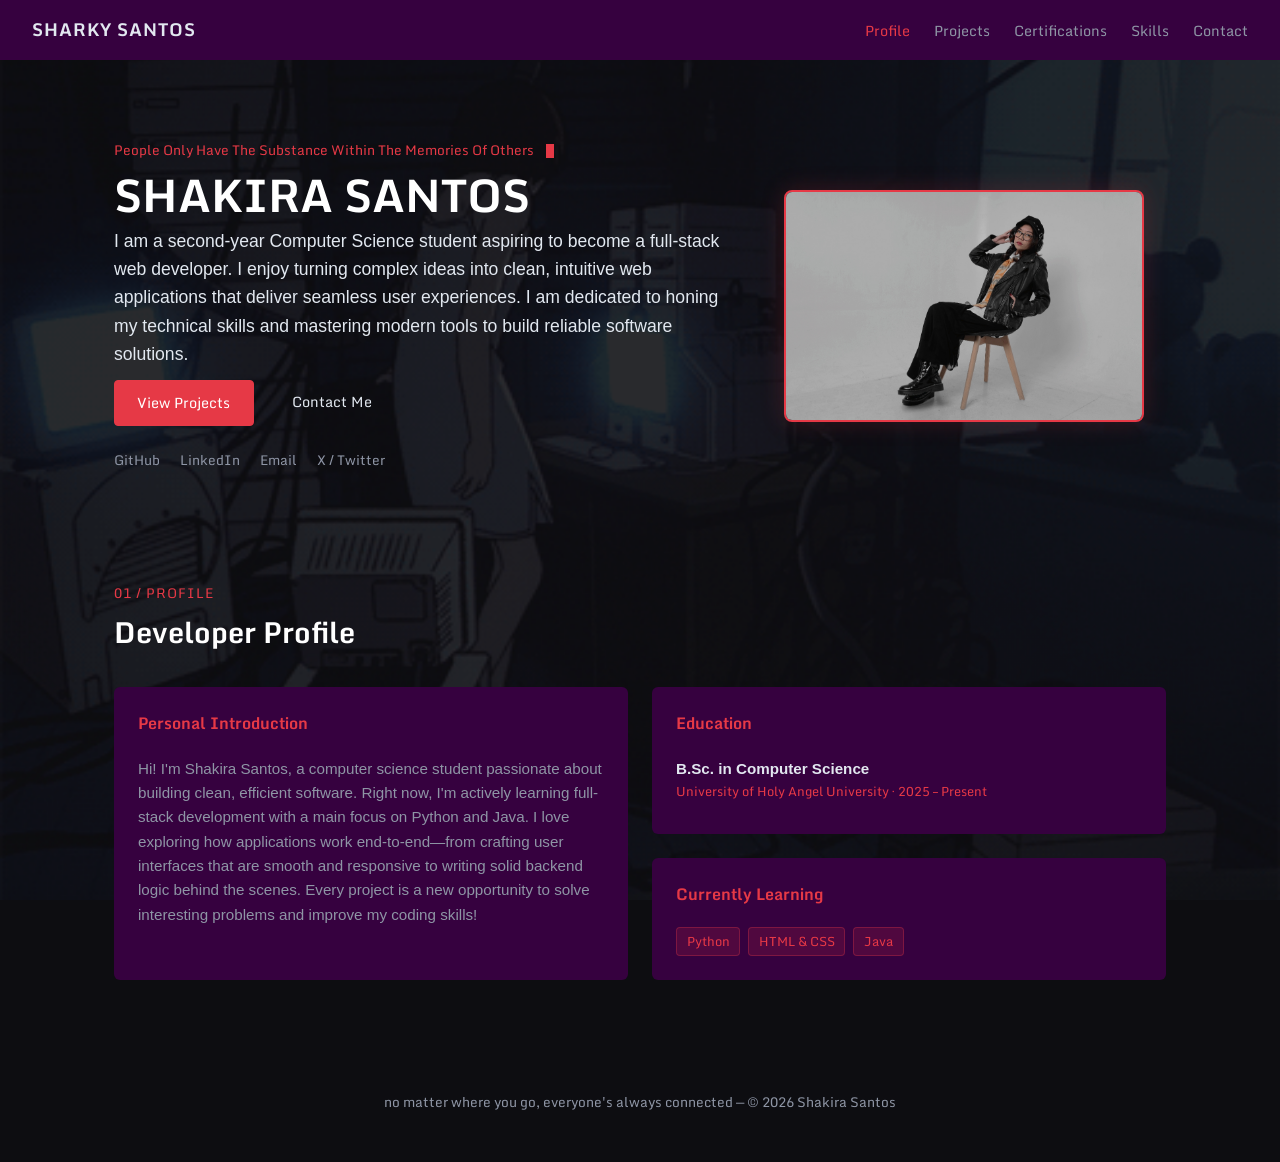
==== index.html @ d0b3b991 "Initial commit" ====
<!DOCTYPE html>
<html lang="en">
<head>
<meta charset="UTF-8">
<meta name="viewport" content="width=device-width, initial-scale=1">
<title>Full-Stack Developer — Shakira Santos</title>
<link rel="preconnect" href="https://fonts.googleapis.com">
<link href="https://fonts.googleapis.com/css2?family=Monda:wght@400;700&display=swap" rel="stylesheet">
<link rel="stylesheet" href="styles.css">
</head>
<body>

<nav class="nav">
  <a class="nav-logo mono" href="index.html">SHARKY SANTOS</a>
  <div class="nav-links mono">
    <a href="index.html#profile" class="active">Profile</a>
    <a href="projects.html">Projects</a>
    <a href="certification.html">Certifications</a>
    <a href="skills.html">Skills</a>
    <a href="contact.html">Contact</a>
  </div>
</nav>

<div class="wrap">

  <header class="hero" id="top">
    <div class="hero-text">
      <p class="prompt-line mono">People Only Have The Substance Within The Memories Of Others<span class="caret"></span></p>
      <h1 class="name mono">SHAKIRA SANTOS</h1>
      <p class="intro">I am a second-year Computer Science student aspiring to become a full-stack web developer. I enjoy turning complex ideas into clean, intuitive web applications that deliver seamless user experiences. I am dedicated to honing my technical skills and mastering modern tools to build reliable software solutions.</p>
      <div class="cta-row">
        <a class="btn btn-primary" href="projects.html">View Projects</a>
        <a class="btn btn-ghost" href="contact.html">Contact Me</a>
      </div>
      <div class="social-row mono">
        <a href="https://github.com/Kira101022">GitHub</a>
        <a href="https://linkedin.com/">LinkedIn</a>
        <a href="mailto:santosshakira699@gmail.com">Email</a>
        <a href="https://x.com/">X / Twitter</a>
      </div>
    </div>
    
    <div class="hero-photo-wrap">
      <img class="hero-photo" src="img/img/Screenshot_2025-06-25-16-28-34-65_1c337646f29875672b5a61192b9010f9.jpg" alt="Shakira Santos">
    </div>
  </header>

  <section class="section" id="profile">
    <p class="label mono">01 / profile</p>
    <h2 class="mono">Developer Profile</h2>

    <div class="profile-grid">
      <div class="profile-block">
        <h3 class="mono">Personal Introduction</h3>
        <p>Hi! I'm Shakira Santos, a computer science student passionate about building clean, efficient software. Right now, I'm actively learning full-stack development with a main focus on Python and Java. I love exploring how applications work end-to-end—from crafting user interfaces that are smooth and responsive to writing solid backend logic behind the scenes. Every project is a new opportunity to solve interesting problems and improve my coding skills!</p>
      </div>

      <div class="profile-block">
        <h3 class="mono">Education</h3>
        <p class="entry-title">B.Sc. in Computer Science</p>
        <p class="entry-meta mono">University of Holy Angel University · 2025 – Present</p>
      </div>


      <div class="profile-block">
        <h3 class="mono">Currently Learning</h3>
        <ul class="tag-list">
          <li>Python</li>
          <li>HTML & CSS</li>
          <li>Java</li>
        </ul>
      </div>
    </div>
  </section>

  <footer>
    <p class="mono">no matter where you go, everyone's always connected — © 2026 Shakira Santos</p>
  </footer>

</div>
</body>
</html>
---- styles.css ----
:root {
  --bg-color: #0d0d11;
  --card-bg: #36013F; 
  --text-primary: #e2e8f0;
  --text-muted: #8e95a5;
  --accent-red: #e63946;
  --accent-red-hover: #ff4d5a;
  --accent-red-dim: rgba(230, 57, 70, 0.15);
  --font-mono: 'Monda', monospace;
  --font-sans: -apple-system, BlinkMacSystemFont, "Segoe UI", Roboto, sans-serif;
}

* {
  box-sizing: border-box;
  margin: 0;
  padding: 0;
}

html {
  scroll-behavior: smooth;
}

body {
  background-color: var(--bg-color);
  color: var(--text-primary);
  font-family: var(--font-sans);
  line-height: 1.6;
  font-size: 16px;
  position: relative;
  min-height: 100vh;
}

body::before {
  content: "";
  position: fixed;
  top: 0;
  left: 0;
  width: 100vw;
  height: 100vh;
  background: url('img/img/lain.gif') center/cover no-repeat;
  opacity: 0.12;
  z-index: -1;
  pointer-events: none;
}

a {
  color: var(--accent-red);
  text-decoration: none;
  transition: color 0.2s ease;
}

a:hover {
  color: var(--accent-red-hover);
}

.mono {
  font-family: var(--font-mono);
}

.wrap {
  max-width: 1100px;
  margin: 0 auto;
  padding: 0 1.5rem;
}

.nav {
  position: sticky;
  top: 0;
  background-color: #36013F;
  backdrop-filter: blur(8px);
  border-bottom: 1px solid var(--card-border);
  display: flex;
  justify-content: space-between;
  align-items: center;
  padding: 1rem 2rem;
  z-index: 100;
}

.nav-logo {
  font-weight: 700;
  font-size: 1.1rem;
  color: var(--text-primary);
  letter-spacing: 1px;
}

.nav-links {
  display: flex;
  gap: 1.5rem;
}

.nav-links a {
  color: var(--text-muted);
  font-size: 0.9rem;
}

.nav-links a.active {
  color: var(--accent-red);
}

.nav-links a:hover {
  color: var(--accent-red);
}

.hero {
  padding: 5rem 0 3rem;
  display: grid;
  grid-template-columns: 1fr;
  gap: 2.5rem;
}

@media (min-width: 768px) {
  .hero {
    grid-template-columns: 1.2fr 0.8fr;
    align-items: center;
  }
}

.hero-text {
  display: flex;
  flex-direction: column;
}



.dot {
  width: 8px;
  height: 8px;
  background-color: var(--accent-red);
  border-radius: 50%;
  display: inline-block;
}

.prompt-line {
  font-size: 0.85rem;
  color: var(--accent-red);
  margin-bottom: 0.5rem;
  display: flex;
  align-items: center;
  gap: 0.5rem;
}

.caret {
  display: inline-block;
  width: 8px;
  height: 14px;
  background-color: var(--accent-red);
  margin-left: 4px;
  vertical-align: middle;
}

.name {
  font-size: 2.8rem;
  font-weight: 700;
  line-height: 1.1;
  color: #ffffff;
  margin-bottom: 0.5rem;
}



.sep {
  color: var(--text-muted);
}

.intro {
  font-size: 1.1rem;
  color: var(--text-primary);
  margin-bottom: 0.75rem;
}

.hero-statement {
  font-size: 0.95rem;
  color: var(--text-muted);
  margin-bottom: 2rem;
}

.hero-photo-wrap {
  position: relative;
  display: flex;
  justify-content: center;
}

.hero-photo {
  width: 100%;
  max-width: 360px;
  height: auto;
  border-radius: 8px;
  border: 2px solid var(--accent-red);
  box-shadow: 0 0 25px rgba(230, 57, 70, 0.2);
  object-fit: cover;
}

.cta-row {
  display: flex;
  gap: 1rem;
  margin-bottom: 1.5rem;
  flex-wrap: wrap;
}

.btn {
  display: inline-block;
  padding: 0.65rem 1.4rem;
  border-radius: 4px;
  font-family: var(--font-mono);
  font-size: 0.9rem;
  cursor: pointer;
  text-align: center;
}

.btn-primary {
  background-color: var(--accent-red);
  color: #ffffff;
  border: 1px solid var(--accent-red);
}

.btn-primary:hover {
  background-color: var(--accent-red-hover);
  color: #ffffff;
}

.btn-ghost {
  background-color: transparent;
  color: var(--text-primary);
  border: 1px solid var(--card-border);
}

.btn-ghost:hover {
  border-color: var(--accent-red);
  color: var(--accent-red);
}

.social-row {
  display: flex;
  gap: 1.25rem;
  font-size: 0.85rem;
  flex-wrap: wrap;
}

.social-row a {
  color: var(--text-muted);
}

.social-row a:hover {
  color: var(--accent-red);
}

.section {
  padding: 4rem 0;
  border-top: 1px solid var(--card-border);
}

.label {
  font-size: 0.85rem;
  color: var(--accent-red);
  text-transform: uppercase;
  letter-spacing: 1px;
  margin-bottom: 0.25rem;
}

h2 {
  font-size: 1.8rem;
  margin-bottom: 2rem;
  color: #ffffff;
}

.profile-grid {
  display: grid;
  grid-template-columns: 1fr;
  gap: 1.5rem;
}

@media (min-width: 768px) {
  .profile-grid {
    grid-template-columns: repeat(2, 1fr);
    grid-template-rows: auto auto;
  }

  /* Personal Introduction spans both rows of the left column */
  .profile-grid .profile-block:first-child {
    grid-row: span 2;
  }
}


.profile-block {
  background-color: var(--card-bg);
  border: 1px solid var(--card-border);
  padding: 1.5rem;
  border-radius: 6px;
}

.profile-block h3 {
  font-size: 1rem;
  color: var(--accent-red);
  margin-bottom: 0.75rem;
  border-bottom: 1px solid var(--card-border);
  padding-bottom: 0.5rem;
}

.profile-block p {
  color: var(--text-muted);
  font-size: 0.95rem;
}

.entry-title {
  color: var(--text-primary) !important;
  font-weight: 600;
}

.entry-meta {
  font-size: 0.8rem !important;
  color: var(--accent-red) !important;
  margin-bottom: 0.5rem;
}

.tag-list, .tags {
  display: flex;
  flex-wrap: wrap;
  gap: 0.5rem;
  list-style: none;
  margin-top: 0.5rem;
}

.tag-list li, .tags span {
  background-color: var(--accent-red-dim);
  color: var(--accent-red);
  border: 1px solid rgba(230, 57, 70, 0.3);
  padding: 0.2rem 0.6rem;
  border-radius: 4px;
  font-size: 0.8rem;
  font-family: var(--font-mono);
}

.projects {
  display: grid;
  grid-template-columns: 1fr;
  gap: 1.5rem;
}

.projects {
  display: grid;
  grid-template-columns: repeat(auto-fit, minmax(280px, 360px));
  justify-content: center;
  gap: 1.5rem;
}

.project {
  background-color: var(--card-bg);
  border: 1px solid var(--card-border);
  border-radius: 6px;
  padding: 1.25rem;
  display: flex;
  flex-direction: column;
}

.preview {
  background-color: #08080a;
  border: 1px dashed var(--card-border);
  padding: 2rem 1rem;
  text-align: center;
  color: var(--text-muted);
  font-size: 0.8rem;
  border-radius: 4px;
  margin-bottom: 1rem;
}

.category {
  font-size: 0.75rem;
  color: var(--accent-red);
  text-transform: uppercase;
}

.project h3 {
  font-size: 1.1rem;
  color: var(--text-primary);
  margin: 0.25rem 0 0.5rem;
}

.project p {
  font-size: 0.9rem;
  color: var(--text-muted);
  flex-grow: 1;
  margin-bottom: 1rem;
}

.project-links {
  margin-top: 1rem;
  display: flex;
  gap: 1rem;
  font-size: 0.85rem;
}

.cert-grid {
  display: grid;
  grid-template-columns: 1fr;
  gap: 1.5rem;
}

@media (min-width: 768px) {
  .cert-grid {
    grid-template-columns: repeat(2, 1fr);
  }
}

.cert-block {
  background-color: var(--card-bg);
  border: 1px solid var(--card-border);
  padding: 1.25rem;
  border-radius: 6px;
  display: flex;
  flex-direction: column;
  justify-content: space-between;
}

.cert-img {
  width: 100%;
  height: 180px;
  object-fit: cover;
  border-radius: 4px;
  border: 1px solid var(--card-border);
  margin-bottom: 1rem;
}

.cert-block h3 {
  font-size: 1.05rem;
  color: var(--text-primary);
  margin-bottom: 0.25rem;
}

.cert-issuer {
  font-size: 0.85rem;
  color: var(--accent-red);
  margin-bottom: 0.75rem;
}

.cert-block p {
  color: var(--text-muted);
  font-size: 0.9rem;
  margin-bottom: 1rem;
}

.skills-grid {
  display: grid;
  grid-template-columns: repeat(auto-fill, minmax(220px, 1fr));
  gap: 1.25rem;
}

.skill {
  background-color: var(--card-bg);
  border: 1px solid var(--card-border);
  padding: 1.25rem;
  border-radius: 6px;
}

.skill h3 {
  font-size: 0.95rem;
  color: var(--text-primary);
  margin-bottom: 0.75rem;
}

.contact-intro {
  color: var(--text-muted);
  margin-bottom: 2rem;
  max-width: 600px;
}

.contact-layout {
  display: grid;
  grid-template-columns: 1fr;
  gap: 2rem;
}

/* ---------- Contact: heading + details beside the form ---------- */
@media (min-width: 768px) {
  #contact {
    display: grid;
    grid-template-columns: 1fr 1.5fr;
    grid-template-rows: auto auto auto auto 1fr;
    column-gap: 3rem;
    align-content: start;
  }

  /* left column: label, heading, availability, intro, email + socials */
  #contact .label,
  #contact h2,
  #contact .availability,
  #contact .contact-intro,
  #contact .contact-info {
    grid-column: 1;
  }

  /* let the info block and the form become direct grid items */
  #contact .contact-layout {
    display: contents;
  }

  /* right column: the form spans the full height */
  #contact .contact-form {
    grid-column: 2;
    grid-row: 1 / span 5;
  }
}

/* keep the email address and form labels white */
#contact .contact-info a[href^="mailto:"],
.contact-form label {
  color: #ffffff;
}

.contact-form {
  display: flex;
  flex-direction: column;
  gap: 1rem;
}

.contact-form label {
  font-size: 0.85rem;
  color: var(--text-muted);
}

.contact-form input, .contact-form textarea {
  background-color: var(--card-bg);
  border: 1px solid var(--card-border);
  color: var(--text-primary);
  padding: 0.75rem;
  border-radius: 4px;
  font-family: inherit;
  font-size: 0.95rem;
}

.contact-form input:focus, .contact-form textarea:focus {
  outline: none;
  border-color: var(--accent-red);
}

footer {
  padding: 3rem 0;
  border-top: 1px solid var(--card-border);
  text-align: center;
  color: var(--text-muted);
  font-size: 0.85rem;
}

/* ---------- White email address + white form labels (must stay at the very end) ---------- */
#contact a[href^="mailto"] {
  color: #ffffff !important;
}

#contact a[href^="mailto"]:hover {
  color: var(--accent-red-hover) !important;
}

.contact-form label {
  color: #ffffff;
}


.contact-form input,
.contact-form textarea {
  background-color: #848884;
  color: #0d0d11;
  border: 1px solid #848884;
}

.contact-form input::placeholder,
.contact-form textarea::placeholder {
  color: #2e312e;
}

.contact-form input:focus,
.contact-form textarea:focus {
  outline: none;
  border-color: var(--accent-red);
  box-shadow: 0 0 0 2px rgba(230, 57, 70, 0.35);
}
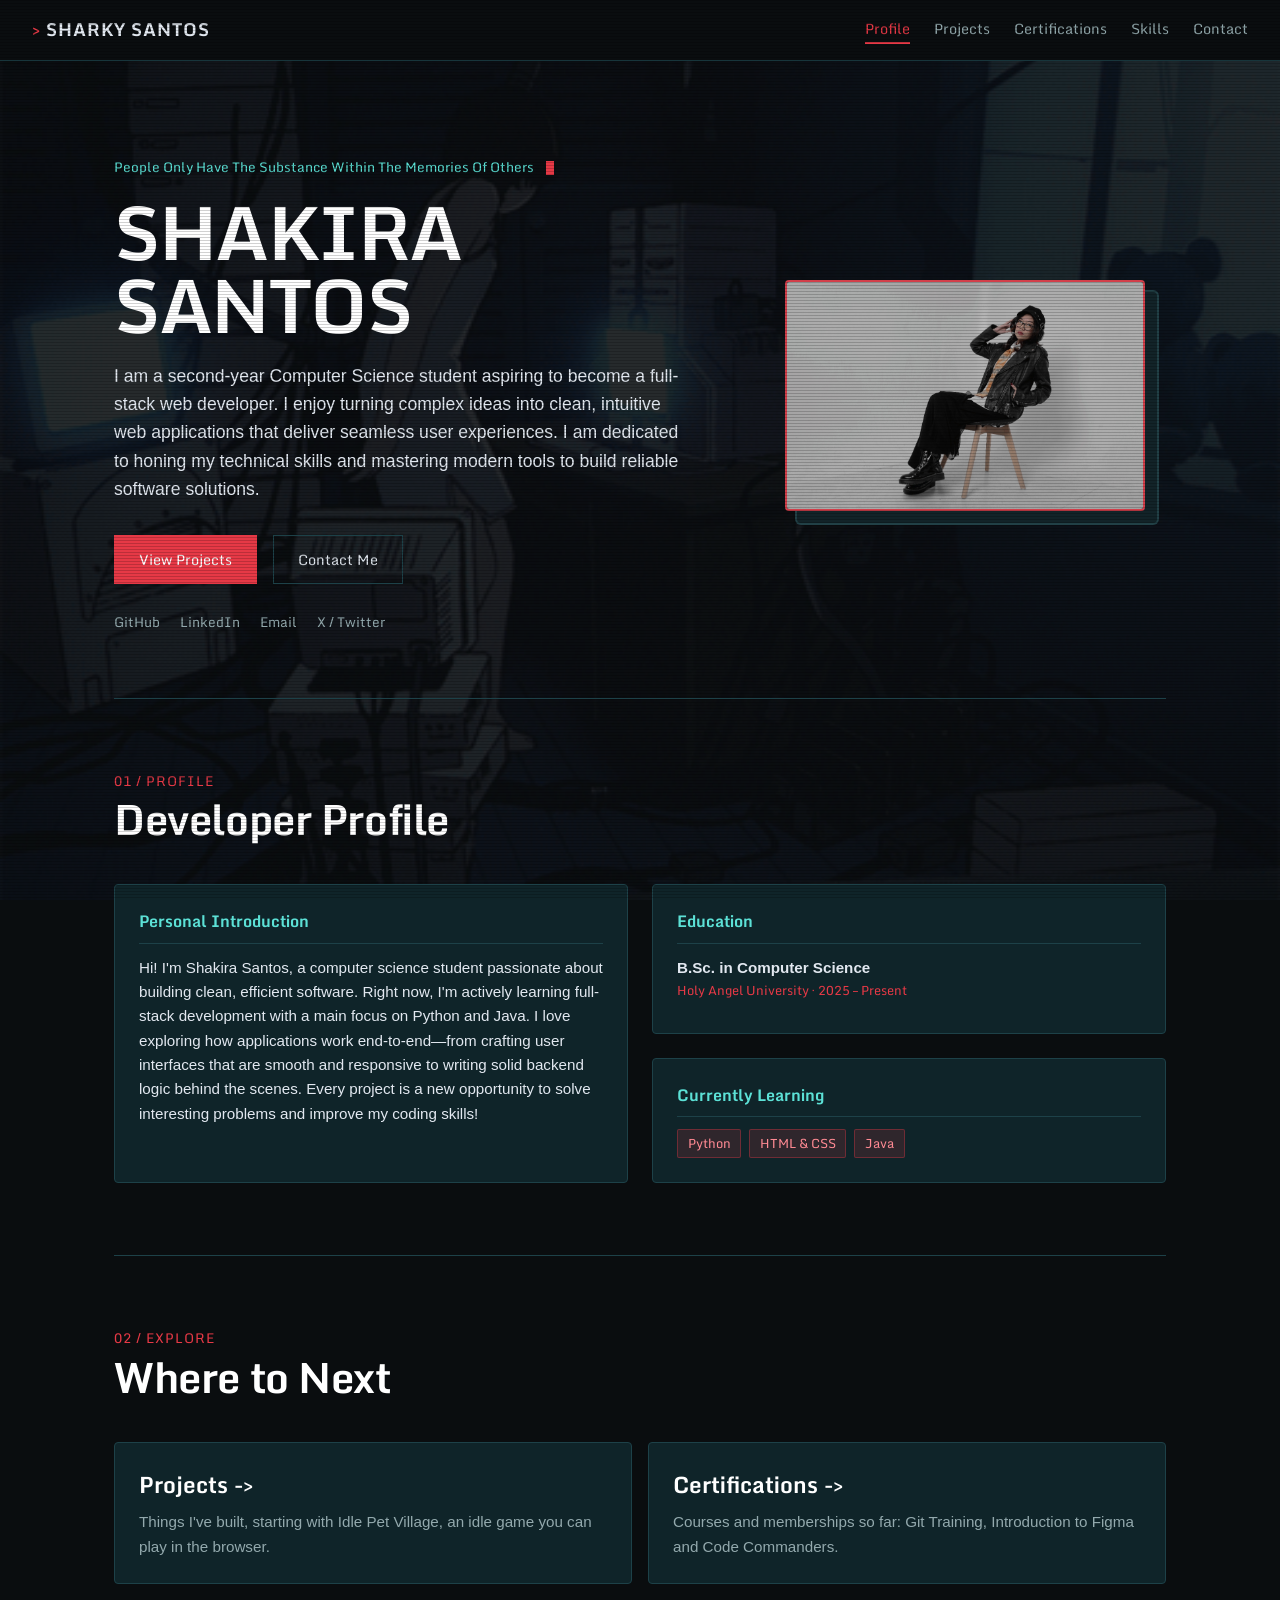
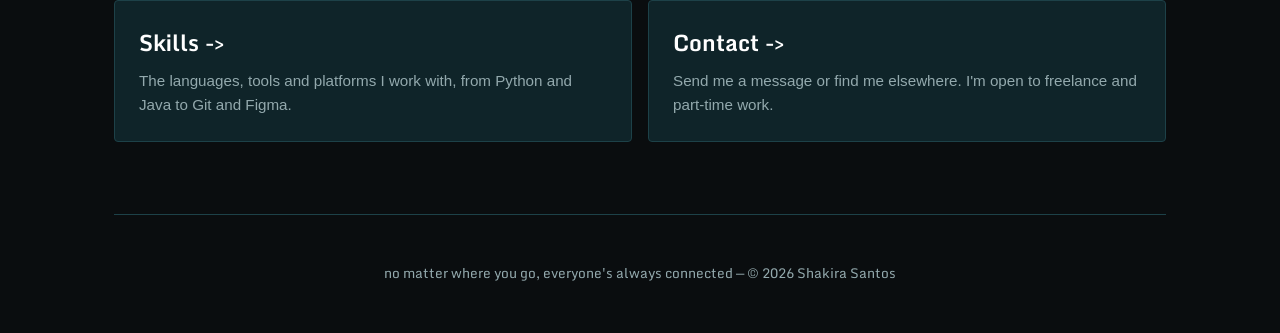
==== commit fb0ed4c1: "message" ====
--- a/index.html
+++ b/index.html
@@ -13,7 +13,7 @@
 <nav class="nav">
   <a class="nav-logo mono" href="index.html">SHARKY SANTOS</a>
   <div class="nav-links mono">
-    <a href="index.html#profile" class="active">Profile</a>
+    <a href="index.html#profile" class="active" aria-current="page">Profile</a>
     <a href="projects.html">Projects</a>
     <a href="certification.html">Certifications</a>
     <a href="skills.html">Skills</a>
@@ -23,11 +23,11 @@
 
 <div class="wrap">
 
-  <header class="hero" id="top">
-    <div class="hero-text">
+  <header class="portfolio-intro" id="top">
+    <div class="portfolio-intro-copy">
       <p class="prompt-line mono">People Only Have The Substance Within The Memories Of Others<span class="caret"></span></p>
-      <h1 class="name mono">SHAKIRA SANTOS</h1>
-      <p class="intro">I am a second-year Computer Science student aspiring to become a full-stack web developer. I enjoy turning complex ideas into clean, intuitive web applications that deliver seamless user experiences. I am dedicated to honing my technical skills and mastering modern tools to build reliable software solutions.</p>
+      <h1 class="portfolio-name mono">SHAKIRA SANTOS</h1>
+      <p class="student-summary">I am a second-year Computer Science student aspiring to become a full-stack web developer. I enjoy turning complex ideas into clean, intuitive web applications that deliver seamless user experiences. I am dedicated to honing my technical skills and mastering modern tools to build reliable software solutions.</p>
       <div class="cta-row">
         <a class="btn btn-primary" href="projects.html">View Projects</a>
         <a class="btn btn-ghost" href="contact.html">Contact Me</a>
@@ -40,8 +40,8 @@
       </div>
     </div>
     
-    <div class="hero-photo-wrap">
-      <img class="hero-photo" src="img/img/Screenshot_2025-06-25-16-28-34-65_1c337646f29875672b5a61192b9010f9.jpg" alt="Shakira Santos">
+    <div class="portrait-frame">
+      <img class="shakira-portrait" src="img/img/Screenshot_2025-06-25-16-28-34-65_1c337646f29875672b5a61192b9010f9.jpg" alt="Shakira Santos">
     </div>
   </header>
 
@@ -49,20 +49,20 @@
     <p class="label mono">01 / profile</p>
     <h2 class="mono">Developer Profile</h2>
 
-    <div class="profile-grid">
-      <div class="profile-block">
+    <div class="student-details">
+      <div class="student-detail student-introduction">
         <h3 class="mono">Personal Introduction</h3>
         <p>Hi! I'm Shakira Santos, a computer science student passionate about building clean, efficient software. Right now, I'm actively learning full-stack development with a main focus on Python and Java. I love exploring how applications work end-to-end—from crafting user interfaces that are smooth and responsive to writing solid backend logic behind the scenes. Every project is a new opportunity to solve interesting problems and improve my coding skills!</p>
       </div>
 
-      <div class="profile-block">
+      <div class="student-detail">
         <h3 class="mono">Education</h3>
         <p class="entry-title">B.Sc. in Computer Science</p>
-        <p class="entry-meta mono">University of Holy Angel University · 2025 – Present</p>
+        <p class="entry-meta mono">Holy Angel University · 2025 – Present</p>
       </div>
 
 
-      <div class="profile-block">
+      <div class="student-detail">
         <h3 class="mono">Currently Learning</h3>
         <ul class="tag-list">
           <li>Python</li>
@@ -73,6 +73,33 @@
     </div>
   </section>
 
+  <section class="section" id="explore">
+    <p class="label mono">02 / explore</p>
+    <h2 class="mono">Where to Next</h2>
+
+    <div class="portfolio-directory">
+      <a class="portfolio-page-link" href="projects.html">
+        <h3 class="mono">Projects -&gt;</h3>
+        <p>Things I've built, starting with Idle Pet Village, an idle game you can play in the browser.</p>
+      </a>
+
+      <a class="portfolio-page-link" href="certification.html">
+        <h3 class="mono">Certifications -&gt;</h3>
+        <p>Courses and memberships so far: Git Training, Introduction to Figma and Code Commanders.</p>
+      </a>
+
+      <a class="portfolio-page-link" href="skills.html">
+        <h3 class="mono">Skills -&gt;</h3>
+        <p>The languages, tools and platforms I work with, from Python and Java to Git and Figma.</p>
+      </a>
+
+      <a class="portfolio-page-link" href="contact.html">
+        <h3 class="mono">Contact -&gt;</h3>
+        <p>Send me a message or find me elsewhere. I'm open to freelance and part-time work.</p>
+      </a>
+    </div>
+  </section>
+
   <footer>
     <p class="mono">no matter where you go, everyone's always connected — © 2026 Shakira Santos</p>
   </footer>
--- a/styles.css
+++ b/styles.css
@@ -1,13 +1,12 @@
 :root {
-  --bg-color: #0d0d11;
-  --card-bg: #36013F; 
+  --bg-color: #0a0d0f;
+  --card-bg: #0f2429;
+  --card-border: #1d4148;
   --text-primary: #e2e8f0;
-  --text-muted: #8e95a5;
+  --text-muted: #93a9ad;
   --accent-red: #e63946;
   --accent-red-hover: #ff4d5a;
-  --accent-red-dim: rgba(230, 57, 70, 0.15);
-  --font-mono: 'Monda', monospace;
-  --font-sans: -apple-system, BlinkMacSystemFont, "Segoe UI", Roboto, sans-serif;
+  --accent-teal: #5ce1d6;
 }
 
 * {
@@ -23,7 +22,7 @@
 body {
   background-color: var(--bg-color);
   color: var(--text-primary);
-  font-family: var(--font-sans);
+  font-family: -apple-system, BlinkMacSystemFont, "Segoe UI", Roboto, sans-serif;
   line-height: 1.6;
   font-size: 16px;
   position: relative;
@@ -43,6 +42,21 @@
   pointer-events: none;
 }
 
+/* faint crt scanlines over everything */
+body::after {
+  content: "";
+  position: fixed;
+  inset: 0;
+  background: repeating-linear-gradient(to bottom, rgba(0, 0, 0, 0.18) 0 1px, transparent 1px 3px);
+  pointer-events: none;
+  z-index: 200;
+}
+
+::selection {
+  background-color: var(--accent-red);
+  color: #ffffff;
+}
+
 a {
   color: var(--accent-red);
   text-decoration: none;
@@ -53,8 +67,14 @@
   color: var(--accent-red-hover);
 }
 
+a:focus-visible,
+.btn:focus-visible {
+  outline: 2px solid var(--accent-teal);
+  outline-offset: 3px;
+}
+
 .mono {
-  font-family: var(--font-mono);
+  font-family: 'Monda', monospace;
 }
 
 .wrap {
@@ -66,12 +86,13 @@
 .nav {
   position: sticky;
   top: 0;
-  background-color: #36013F;
-  backdrop-filter: blur(8px);
+  background-color: var(--bg-color);
   border-bottom: 1px solid var(--card-border);
   display: flex;
   justify-content: space-between;
   align-items: center;
+  flex-wrap: wrap;
+  gap: 0.75rem 1.5rem;
   padding: 1rem 2rem;
   z-index: 100;
 }
@@ -83,57 +104,71 @@
   letter-spacing: 1px;
 }
 
+.nav-logo::before {
+  content: "> ";
+  color: var(--accent-red);
+}
+
 .nav-links {
   display: flex;
-  gap: 1.5rem;
+  flex-wrap: wrap;
+  gap: 0.5rem 1.5rem;
 }
 
 .nav-links a {
   color: var(--text-muted);
   font-size: 0.9rem;
+  padding-bottom: 2px;
+  border-bottom: 2px solid transparent;
 }
 
 .nav-links a.active {
   color: var(--accent-red);
+  border-bottom-color: var(--accent-red);
 }
 
 .nav-links a:hover {
-  color: var(--accent-red);
-}
-
-.hero {
-  padding: 5rem 0 3rem;
+  color: var(--text-primary);
+}
+
+@media (max-width: 600px) {
+  .nav {
+    padding: 0.9rem 1.5rem;
+  }
+
+  .nav-links {
+    gap: 0.4rem 1rem;
+  }
+
+  .nav-links a {
+    font-size: 0.85rem;
+  }
+}
+
+.portfolio-intro {
+  padding: 6rem 0 4rem;
   display: grid;
   grid-template-columns: 1fr;
-  gap: 2.5rem;
-}
-
-@media (min-width: 768px) {
-  .hero {
-    grid-template-columns: 1.2fr 0.8fr;
-    align-items: center;
-  }
-}
-
-.hero-text {
+  gap: 3rem;
+}
+
+.portfolio-intro-copy {
   display: flex;
   flex-direction: column;
 }
-
-
 
 .dot {
   width: 8px;
   height: 8px;
-  background-color: var(--accent-red);
+  background-color: var(--accent-teal);
   border-radius: 50%;
   display: inline-block;
 }
 
 .prompt-line {
   font-size: 0.85rem;
-  color: var(--accent-red);
-  margin-bottom: 0.5rem;
+  color: var(--accent-teal);
+  margin-bottom: 1rem;
   display: flex;
   align-items: center;
   gap: 0.5rem;
@@ -146,65 +181,73 @@
   background-color: var(--accent-red);
   margin-left: 4px;
   vertical-align: middle;
-}
-
-.name {
-  font-size: 2.8rem;
+  animation: blink 1s steps(1) infinite;
+}
+
+@keyframes blink {
+  50% {
+    opacity: 0;
+  }
+}
+
+.portfolio-name {
+  font-size: clamp(2.6rem, 7vw, 4.6rem);
   font-weight: 700;
-  line-height: 1.1;
-  color: #ffffff;
-  margin-bottom: 0.5rem;
-}
-
-
-
-.sep {
-  color: var(--text-muted);
-}
-
-.intro {
+  line-height: 1;
+  letter-spacing: -0.02em;
+  color: #ffffff;
+  margin-bottom: 1.25rem;
+}
+
+.student-summary {
   font-size: 1.1rem;
   color: var(--text-primary);
-  margin-bottom: 0.75rem;
-}
-
-.hero-statement {
-  font-size: 0.95rem;
-  color: var(--text-muted);
+  max-width: 58ch;
   margin-bottom: 2rem;
 }
 
-.hero-photo-wrap {
-  position: relative;
+.portrait-frame {
   display: flex;
   justify-content: center;
 }
 
-.hero-photo {
+.shakira-portrait {
   width: 100%;
   max-width: 360px;
   height: auto;
-  border-radius: 8px;
+  border-radius: 4px;
   border: 2px solid var(--accent-red);
-  box-shadow: 0 0 25px rgba(230, 57, 70, 0.2);
+  box-shadow: 12px 12px 0 var(--card-bg), 12px 12px 0 2px var(--card-border);
   object-fit: cover;
+  filter: saturate(0.85);
+  transition: filter 0.3s ease, transform 0.3s ease;
+}
+
+.shakira-portrait:hover {
+  filter: saturate(1.1);
+  transform: translate(-4px, -4px);
 }
 
 .cta-row {
   display: flex;
   gap: 1rem;
-  margin-bottom: 1.5rem;
+  margin-bottom: 1.75rem;
   flex-wrap: wrap;
 }
 
 .btn {
   display: inline-block;
-  padding: 0.65rem 1.4rem;
-  border-radius: 4px;
-  font-family: var(--font-mono);
+  padding: 0.75rem 1.5rem;
+  border-radius: 0;
+  font-family: 'Monda', monospace;
   font-size: 0.9rem;
   cursor: pointer;
   text-align: center;
+  transition: background-color 0.2s ease, color 0.2s ease, border-color 0.2s ease, transform 0.15s ease;
+}
+
+.btn:active {
+  transform: translateY(1px);
 }
 
 .btn-primary {
@@ -218,6 +261,11 @@
   color: #ffffff;
 }
 
+.btn-primary:disabled {
+  opacity: 0.6;
+  cursor: wait;
+}
+
 .btn-ghost {
   background-color: transparent;
   color: var(--text-primary);
@@ -225,8 +273,8 @@
 }
 
 .btn-ghost:hover {
-  border-color: var(--accent-red);
-  color: var(--accent-red);
+  border-color: var(--accent-teal);
+  color: var(--accent-teal);
 }
 
 .social-row {
@@ -245,7 +293,7 @@
 }
 
 .section {
-  padding: 4rem 0;
+  padding: 4.5rem 0;
   border-top: 1px solid var(--card-border);
 }
 
@@ -258,62 +306,61 @@
 }
 
 h2 {
-  font-size: 1.8rem;
-  margin-bottom: 2rem;
-  color: #ffffff;
-}
-
-.profile-grid {
+  font-size: clamp(1.8rem, 4vw, 2.6rem);
+  line-height: 1.15;
+  letter-spacing: -0.01em;
+  margin-bottom: 2.5rem;
+  color: #ffffff;
+}
+
+.student-details {
   display: grid;
   grid-template-columns: 1fr;
   gap: 1.5rem;
 }
 
-@media (min-width: 768px) {
-  .profile-grid {
-    grid-template-columns: repeat(2, 1fr);
-    grid-template-rows: auto auto;
-  }
-
-  /* Personal Introduction spans both rows of the left column */
-  .profile-grid .profile-block:first-child {
-    grid-row: span 2;
-  }
-}
-
-
-.profile-block {
+/* These panels share the dark teal surface used throughout the portfolio. */
+.student-detail,
+.project-card,
+.certificate-card,
+.skill-group,
+.contact-form,
+.portfolio-page-link {
   background-color: var(--card-bg);
   border: 1px solid var(--card-border);
+  border-radius: 4px;
+}
+
+.student-detail {
   padding: 1.5rem;
-  border-radius: 6px;
-}
-
-.profile-block h3 {
+}
+
+.student-detail h3 {
   font-size: 1rem;
-  color: var(--accent-red);
+  color: var(--accent-teal);
   margin-bottom: 0.75rem;
   border-bottom: 1px solid var(--card-border);
   padding-bottom: 0.5rem;
 }
 
-.profile-block p {
-  color: var(--text-muted);
+.student-detail p {
+  color: var(--text-primary);
   font-size: 0.95rem;
 }
 
 .entry-title {
-  color: var(--text-primary) !important;
+  color: var(--text-primary);
   font-weight: 600;
 }
 
-.entry-meta {
-  font-size: 0.8rem !important;
-  color: var(--accent-red) !important;
+.student-detail .entry-meta {
+  font-size: 0.8rem;
+  color: var(--accent-red);
   margin-bottom: 0.5rem;
 }
 
-.tag-list, .tags {
+.tag-list,
+.tags {
   display: flex;
   flex-wrap: wrap;
   gap: 0.5rem;
@@ -321,68 +368,67 @@
   margin-top: 0.5rem;
 }
 
-.tag-list li, .tags span {
-  background-color: var(--accent-red-dim);
-  color: var(--accent-red);
-  border: 1px solid rgba(230, 57, 70, 0.3);
+.tag-list li,
+.tags span {
+  background-color: rgba(230, 57, 70, 0.15);
+  color: #ff8a93;
+  border: 1px solid rgba(230, 57, 70, 0.35);
   padding: 0.2rem 0.6rem;
-  border-radius: 4px;
+  border-radius: 2px;
   font-size: 0.8rem;
-  font-family: var(--font-mono);
-}
-
-.projects {
+  font-family: 'Monda', monospace;
+}
+
+.project-gallery {
   display: grid;
-  grid-template-columns: 1fr;
-  gap: 1.5rem;
-}
-
-.projects {
-  display: grid;
-  grid-template-columns: repeat(auto-fit, minmax(280px, 360px));
+  grid-template-columns: repeat(auto-fit, minmax(min(100%, 280px), 360px));
   justify-content: center;
   gap: 1.5rem;
 }
 
-.project {
-  background-color: var(--card-bg);
-  border: 1px solid var(--card-border);
-  border-radius: 6px;
+.project-card,
+.certificate-card,
+.skill-group {
+  transition: border-color 0.2s ease, transform 0.2s ease;
+}
+
+.project-card:hover,
+.certificate-card:hover,
+.skill-group:hover {
+  border-color: var(--accent-red);
+  transform: translateY(-3px);
+}
+
+.project-card {
   padding: 1.25rem;
   display: flex;
   flex-direction: column;
 }
 
-.preview {
-  background-color: #08080a;
-  border: 1px dashed var(--card-border);
-  padding: 2rem 1rem;
-  text-align: center;
-  color: var(--text-muted);
-  font-size: 0.8rem;
-  border-radius: 4px;
-  margin-bottom: 1rem;
-}
-
-.category {
+.project-category {
   font-size: 0.75rem;
-  color: var(--accent-red);
+  color: var(--accent-teal);
   text-transform: uppercase;
 }
 
-.project h3 {
-  font-size: 1.1rem;
+.project-card h3 {
+  font-size: 1.2rem;
   color: var(--text-primary);
   margin: 0.25rem 0 0.5rem;
 }
 
-.project p {
+.project-card p {
   font-size: 0.9rem;
   color: var(--text-muted);
   flex-grow: 1;
   margin-bottom: 1rem;
 }
 
+.project-card .project-category {
+  flex-grow: 0;
+  margin-bottom: 0;
+}
+
 .project-links {
   margin-top: 1rem;
   display: flex;
@@ -390,38 +436,39 @@
   font-size: 0.85rem;
 }
 
-.cert-grid {
+.project-links a::after {
+  content: " ->";
+}
+
+.certificate-gallery {
   display: grid;
   grid-template-columns: 1fr;
   gap: 1.5rem;
 }
 
-@media (min-width: 768px) {
-  .cert-grid {
-    grid-template-columns: repeat(2, 1fr);
-  }
-}
-
-.cert-block {
-  background-color: var(--card-bg);
-  border: 1px solid var(--card-border);
+.certificate-card {
   padding: 1.25rem;
-  border-radius: 6px;
   display: flex;
   flex-direction: column;
   justify-content: space-between;
 }
 
-.cert-img {
+.game-preview,
+.certificate-preview {
   width: 100%;
   height: 180px;
   object-fit: cover;
-  border-radius: 4px;
+  border-radius: 2px;
   border: 1px solid var(--card-border);
   margin-bottom: 1rem;
 }
 
-.cert-block h3 {
+/* Keep the whole certificate readable; the game preview can be cropped. */
+.certificate-preview {
+  object-fit: contain;
+}
+
+.certificate-card h3 {
   font-size: 1.05rem;
   color: var(--text-primary);
   margin-bottom: 0.25rem;
@@ -429,11 +476,11 @@
 
 .cert-issuer {
   font-size: 0.85rem;
-  color: var(--accent-red);
+  color: var(--accent-teal);
   margin-bottom: 0.75rem;
 }
 
-.cert-block p {
+.certificate-card p {
   color: var(--text-muted);
   font-size: 0.9rem;
   margin-bottom: 1rem;
@@ -445,17 +492,26 @@
   gap: 1.25rem;
 }
 
-.skill {
+.skill-group {
   background-color: var(--card-bg);
   border: 1px solid var(--card-border);
   padding: 1.25rem;
-  border-radius: 6px;
-}
-
-.skill h3 {
+  border-radius: 4px;
+}
+
+.skill-group h3 {
   font-size: 0.95rem;
-  color: var(--text-primary);
+  color: var(--accent-teal);
   margin-bottom: 0.75rem;
+}
+
+.availability {
+  display: flex;
+  align-items: center;
+  gap: 0.5rem;
+  font-size: 0.85rem;
+  color: var(--accent-teal);
+  margin-bottom: 1rem;
 }
 
 .contact-intro {
@@ -470,67 +526,95 @@
   gap: 2rem;
 }
 
-/* ---------- Contact: heading + details beside the form ---------- */
-@media (min-width: 768px) {
-  #contact {
-    display: grid;
-    grid-template-columns: 1fr 1.5fr;
-    grid-template-rows: auto auto auto auto 1fr;
-    column-gap: 3rem;
-    align-content: start;
-  }
-
-  /* left column: label, heading, availability, intro, email + socials */
-  #contact .label,
-  #contact h2,
-  #contact .availability,
-  #contact .contact-intro,
-  #contact .contact-info {
-    grid-column: 1;
-  }
-
-  /* let the info block and the form become direct grid items */
-  #contact .contact-layout {
-    display: contents;
-  }
-
-  /* right column: the form spans the full height */
-  #contact .contact-form {
-    grid-column: 2;
-    grid-row: 1 / span 5;
-  }
-}
-
-/* keep the email address and form labels white */
-#contact .contact-info a[href^="mailto:"],
-.contact-form label {
-  color: #ffffff;
+.contact-info a[href^="mailto:"] {
+  color: #ffffff;
+}
+
+.contact-info a[href^="mailto:"]:hover {
+  color: var(--accent-red-hover);
+}
+
+.elsewhere-label {
+  margin-top: 1.4rem;
+}
+
+.contact-info a {
+  overflow-wrap: anywhere;
 }
 
 .contact-form {
   display: flex;
   flex-direction: column;
   gap: 1rem;
+  padding: 1.75rem;
 }
 
 .contact-form label {
   font-size: 0.85rem;
-  color: var(--text-muted);
-}
-
-.contact-form input, .contact-form textarea {
-  background-color: var(--card-bg);
+  color: #ffffff;
+}
+
+.contact-form input,
+.contact-form textarea {
+  background-color: var(--bg-color);
   border: 1px solid var(--card-border);
   color: var(--text-primary);
   padding: 0.75rem;
-  border-radius: 4px;
+  border-radius: 2px;
   font-family: inherit;
   font-size: 0.95rem;
 }
 
-.contact-form input:focus, .contact-form textarea:focus {
+.contact-form textarea {
+  resize: vertical;
+}
+
+.contact-form input:focus,
+.contact-form textarea:focus {
   outline: none;
+  border-color: var(--accent-teal);
+}
+
+.form-status {
+  font-size: 0.85rem;
+  min-height: 1.2em;
+  color: var(--accent-teal);
+}
+
+.form-status.error {
+  color: var(--accent-red);
+}
+
+.portfolio-directory {
+  display: grid;
+  grid-template-columns: 1fr;
+  gap: 1rem;
+}
+
+.portfolio-page-link {
+  padding: 1.5rem;
+  transition: border-color 0.2s ease, transform 0.2s ease;
+}
+
+.portfolio-page-link:hover {
   border-color: var(--accent-red);
+  transform: translateY(-3px);
+}
+
+.portfolio-page-link h3 {
+  font-size: 1.4rem;
+  color: #ffffff;
+  margin-bottom: 0.5rem;
+  transition: color 0.2s ease;
+}
+
+.portfolio-page-link:hover h3 {
+  color: var(--accent-red);
+}
+
+.portfolio-page-link p {
+  color: var(--text-muted);
+  font-size: 0.95rem;
 }
 
 footer {
@@ -541,35 +625,49 @@
   font-size: 0.85rem;
 }
 
-/* ---------- White email address + white form labels (must stay at the very end) ---------- */
-#contact a[href^="mailto"] {
-  color: #ffffff !important;
-}
-
-#contact a[href^="mailto"]:hover {
-  color: var(--accent-red-hover) !important;
-}
-
-.contact-form label {
-  color: #ffffff;
-}
-
-
-.contact-form input,
-.contact-form textarea {
-  background-color: #848884;
-  color: #0d0d11;
-  border: 1px solid #848884;
-}
-
-.contact-form input::placeholder,
-.contact-form textarea::placeholder {
-  color: #2e312e;
-}
-
-.contact-form input:focus,
-.contact-form textarea:focus {
-  outline: none;
-  border-color: var(--accent-red);
-  box-shadow: 0 0 0 2px rgba(230, 57, 70, 0.35);
-}
+/* Desktop layouts; smaller screens use the single-column rules above. */
+@media (min-width: 768px) {
+  .portfolio-intro {
+    grid-template-columns: 1.2fr 0.8fr;
+    align-items: center;
+  }
+
+  .student-details {
+    grid-template-columns: repeat(2, 1fr);
+    grid-template-rows: auto auto;
+  }
+
+  /* The longer introduction sits beside education and current subjects. */
+  .student-details .student-introduction {
+    grid-row: span 2;
+  }
+
+  .certificate-gallery {
+    grid-template-columns: repeat(2, 1fr);
+  }
+
+  .portfolio-directory {
+    grid-template-columns: repeat(2, 1fr);
+  }
+
+  .contact-layout {
+    grid-template-columns: minmax(0, 1fr) minmax(0, 1.5fr);
+    gap: 3rem;
+    align-items: start;
+  }
+}
+
+@media (prefers-reduced-motion: reduce) {
+  html {
+    scroll-behavior: auto;
+  }
+
+  body::before {
+    background-image: none;
+  }
+
+  * {
+    animation: none !important;
+    transition: none !important;
+  }
+}
